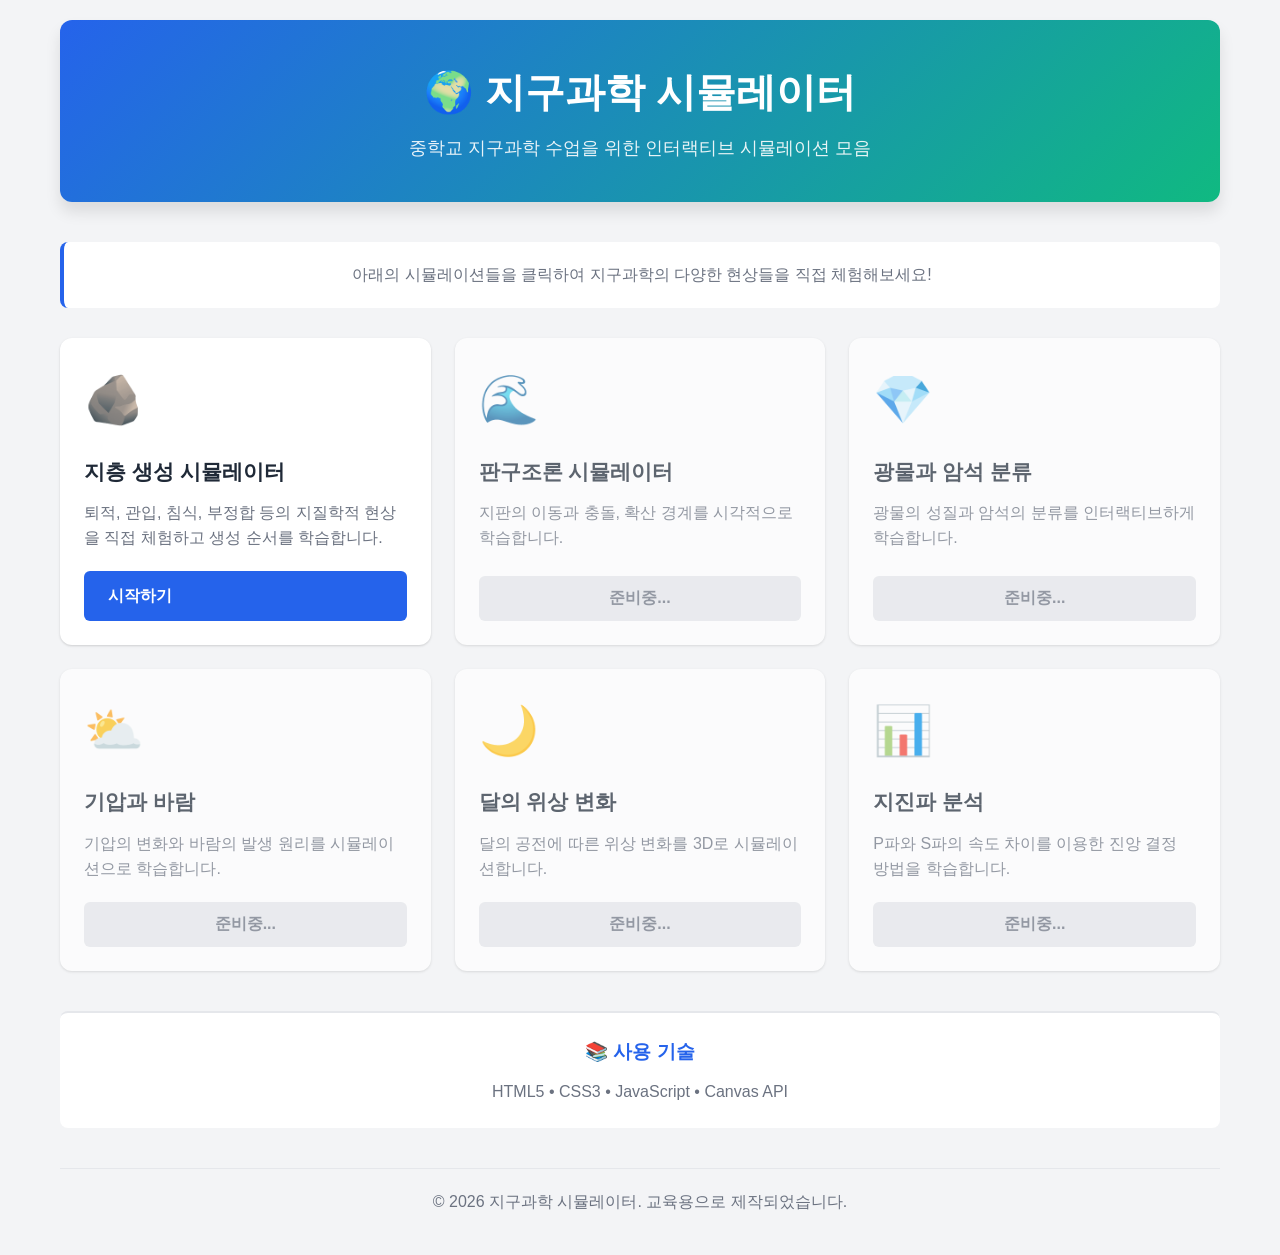
==== index.html @ 0d48752b "Initial commit: Add main page and layer simulator" ====
<!DOCTYPE html>
<html lang="ko">
<head>
  <meta charset="UTF-8" />
  <meta name="viewport" content="width=device-width, initial-scale=1.0" />
  <title>지구과학 시뮬레이터</title>
  <link rel="stylesheet" href="style.css" />
</head>
<body>
  <div class="container">
    <header class="header">
      <h1>🌍 지구과학 시뮬레이터</h1>
      <p class="subtitle">중학교 지구과학 수업을 위한 인터랙티브 시뮬레이션 모음</p>
    </header>

    <main>
      <section class="info-section">
        <p>아래의 시뮬레이션들을 클릭하여 지구과학의 다양한 현상들을 직접 체험해보세요!</p>
      </section>

      <section class="simulations-grid">
        <!-- 지층 생성 시뮬레이터 -->
        <div class="simulation-card">
          <div class="card-icon">🪨</div>
          <h2>지층 생성 시뮬레이터</h2>
          <p>퇴적, 관입, 침식, 부정합 등의 지질학적 현상을 직접 체험하고 생성 순서를 학습합니다.</p>
          <a href="./layer/index.html" class="btn btn-primary">시작하기</a>
        </div>

        <!-- 판구조론 시뮬레이터 (예시) -->
        <div class="simulation-card coming-soon">
          <div class="card-icon">🌊</div>
          <h2>판구조론 시뮬레이터</h2>
          <p>지판의 이동과 충돌, 확산 경계를 시각적으로 학습합니다.</p>
          <button class="btn btn-secondary" disabled>준비중...</button>
        </div>

        <!-- 광물과 암석 (예시) -->
        <div class="simulation-card coming-soon">
          <div class="card-icon">💎</div>
          <h2>광물과 암석 분류</h2>
          <p>광물의 성질과 암석의 분류를 인터랙티브하게 학습합니다.</p>
          <button class="btn btn-secondary" disabled>준비중...</button>
        </div>

        <!-- 날씨와 기후 (예시) -->
        <div class="simulation-card coming-soon">
          <div class="card-icon">⛅</div>
          <h2>기압과 바람</h2>
          <p>기압의 변화와 바람의 발생 원리를 시뮬레이션으로 학습합니다.</p>
          <button class="btn btn-secondary" disabled>준비중...</button>
        </div>

        <!-- 우주 천체 (예시) -->
        <div class="simulation-card coming-soon">
          <div class="card-icon">🌙</div>
          <h2>달의 위상 변화</h2>
          <p>달의 공전에 따른 위상 변화를 3D로 시뮬레이션합니다.</p>
          <button class="btn btn-secondary" disabled>준비중...</button>
        </div>

        <!-- 지진파 (예시) -->
        <div class="simulation-card coming-soon">
          <div class="card-icon">📊</div>
          <h2>지진파 분석</h2>
          <p>P파와 S파의 속도 차이를 이용한 진앙 결정 방법을 학습합니다.</p>
          <button class="btn btn-secondary" disabled>준비중...</button>
        </div>
      </section>

      <section class="footer-info">
        <h3>📚 사용 기술</h3>
        <p>HTML5 • CSS3 • JavaScript • Canvas API</p>
      </section>
    </main>

    <footer class="footer">
      <p>&copy; 2026 지구과학 시뮬레이터. 교육용으로 제작되었습니다.</p>
    </footer>
  </div>
</body>
</html>
---- style.css ----
* {
  margin: 0;
  padding: 0;
  box-sizing: border-box;
}

:root {
  --primary-color: #2563eb;
  --primary-dark: #1e40af;
  --secondary-color: #10b981;
  --background: #f3f4f6;
  --surface: #ffffff;
  --text-primary: #1f2937;
  --text-secondary: #6b7280;
  --border-color: #e5e7eb;
  --shadow: 0 1px 3px rgba(0, 0, 0, 0.1), 0 1px 2px rgba(0, 0, 0, 0.06);
  --shadow-lg: 0 10px 15px rgba(0, 0, 0, 0.1);
}

body {
  font-family: 'Segoe UI', Tahoma, Geneva, Verdana, sans-serif;
  background-color: var(--background);
  color: var(--text-primary);
  line-height: 1.6;
}

.container {
  max-width: 1200px;
  margin: 0 auto;
  padding: 20px;
}

/* Header */
.header {
  text-align: center;
  padding: 40px 20px;
  background: linear-gradient(135deg, var(--primary-color), var(--secondary-color));
  color: white;
  border-radius: 12px;
  margin-bottom: 40px;
  box-shadow: var(--shadow-lg);
}

.header h1 {
  font-size: 2.5em;
  margin-bottom: 10px;
}

.header .subtitle {
  font-size: 1.1em;
  opacity: 0.9;
}

/* Main Content */
main {
  margin-bottom: 40px;
}

.info-section {
  background-color: var(--surface);
  padding: 20px;
  border-radius: 8px;
  margin-bottom: 30px;
  text-align: center;
  color: var(--text-secondary);
  border-left: 4px solid var(--primary-color);
}

/* Simulations Grid */
.simulations-grid {
  display: grid;
  grid-template-columns: repeat(auto-fit, minmax(300px, 1fr));
  gap: 24px;
  margin-bottom: 40px;
}

.simulation-card {
  background-color: var(--surface);
  border-radius: 12px;
  padding: 24px;
  box-shadow: var(--shadow);
  transition: transform 0.3s ease, box-shadow 0.3s ease;
  display: flex;
  flex-direction: column;
}

.simulation-card:hover {
  transform: translateY(-4px);
  box-shadow: var(--shadow-lg);
}

.simulation-card.coming-soon {
  opacity: 0.7;
}

.card-icon {
  font-size: 3em;
  margin-bottom: 16px;
}

.simulation-card h2 {
  font-size: 1.3em;
  margin-bottom: 12px;
  color: var(--text-primary);
}

.simulation-card p {
  color: var(--text-secondary);
  margin-bottom: 20px;
  flex-grow: 1;
}

/* Buttons */
.btn {
  display: inline-block;
  padding: 12px 24px;
  border-radius: 6px;
  text-decoration: none;
  font-weight: 600;
  border: none;
  cursor: pointer;
  transition: all 0.3s ease;
  font-size: 1em;
}

.btn-primary {
  background-color: var(--primary-color);
  color: white;
}

.btn-primary:hover {
  background-color: var(--primary-dark);
  transform: scale(1.05);
}

.btn-secondary {
  background-color: var(--border-color);
  color: var(--text-secondary);
  cursor: not-allowed;
}

/* Footer Info */
.footer-info {
  background-color: var(--surface);
  padding: 24px;
  border-radius: 8px;
  text-align: center;
  border-top: 2px solid var(--border-color);
}

.footer-info h3 {
  margin-bottom: 12px;
  color: var(--primary-color);
}

.footer-info p {
  color: var(--text-secondary);
}

/* Footer */
.footer {
  text-align: center;
  padding: 20px;
  color: var(--text-secondary);
  border-top: 1px solid var(--border-color);
  margin-top: 40px;
}

/* Responsive */
@media (max-width: 768px) {
  .header h1 {
    font-size: 1.8em;
  }

  .simulations-grid {
    grid-template-columns: 1fr;
  }

  .container {
    padding: 12px;
  }
}
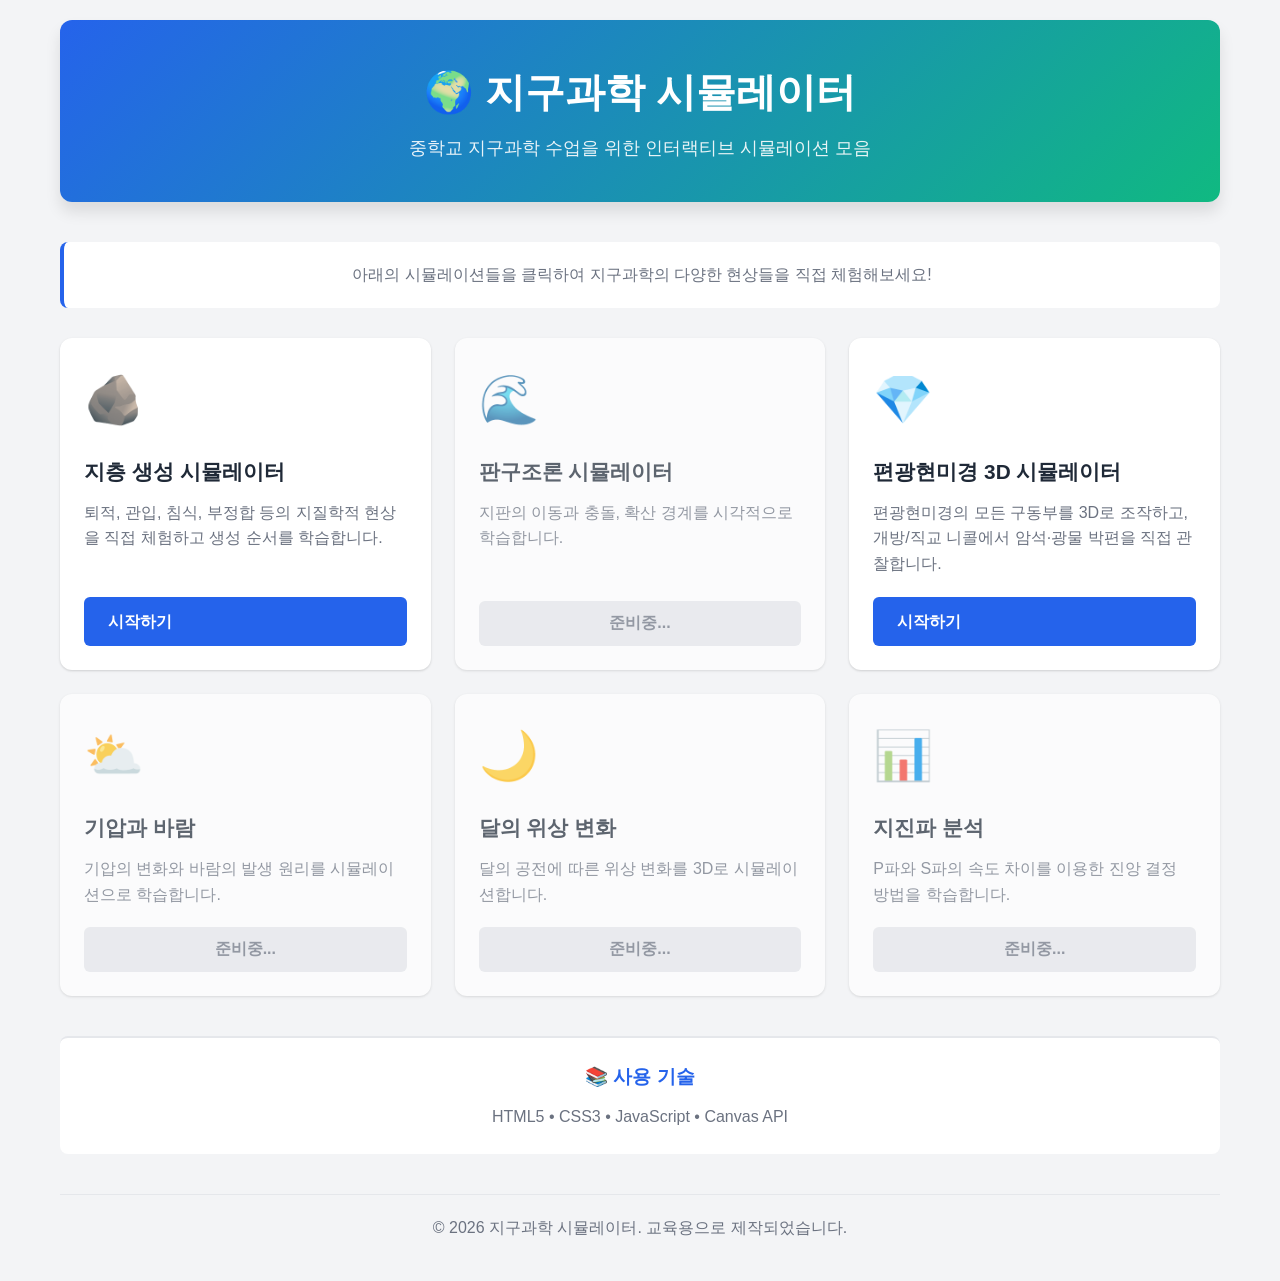
==== commit 7f463991: "Add polarizing microscope 3D simulator Adds the polarizing microscope simulator as its own page and " ====
--- a/index.html
+++ b/index.html
@@ -35,12 +35,12 @@
           <button class="btn btn-secondary" disabled>준비중...</button>
         </div>
 
-        <!-- 광물과 암석 (예시) -->
-        <div class="simulation-card coming-soon">
+        <!-- 편광현미경 시뮬레이터 -->
+        <div class="simulation-card">
           <div class="card-icon">💎</div>
-          <h2>광물과 암석 분류</h2>
-          <p>광물의 성질과 암석의 분류를 인터랙티브하게 학습합니다.</p>
-          <button class="btn btn-secondary" disabled>준비중...</button>
+          <h2>편광현미경 3D 시뮬레이터</h2>
+          <p>편광현미경의 모든 구동부를 3D로 조작하고, 개방/직교 니콜에서 암석·광물 박편을 직접 관찰합니다.</p>
+          <a href="./polarizing-microscope/index.html" class="btn btn-primary">시작하기</a>
         </div>
 
         <!-- 날씨와 기후 (예시) -->
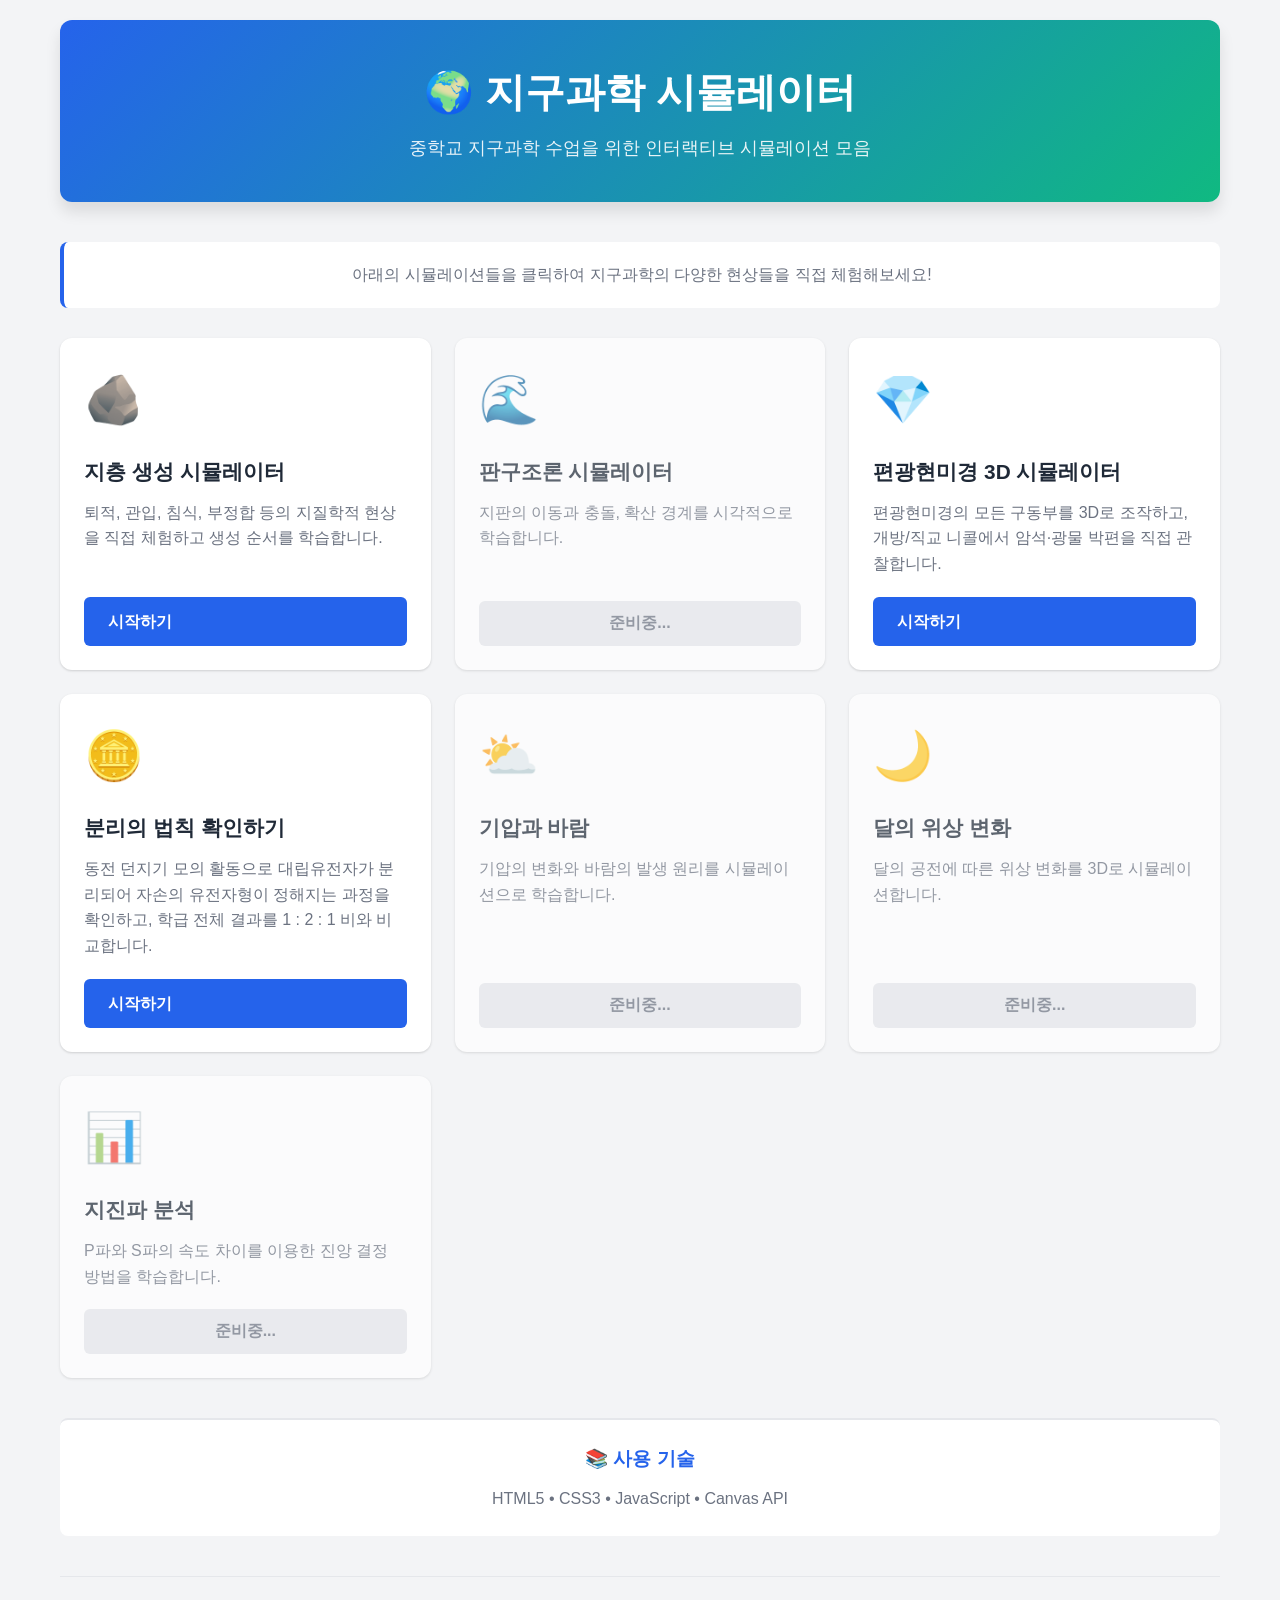
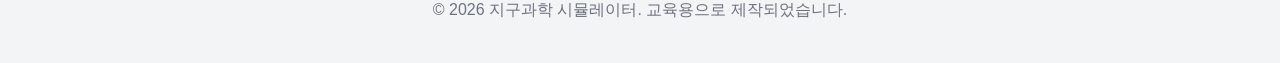
==== commit 7c0c49dd: "Add law of segregation coin-toss simulator Adds the coin-toss simulation for Mendel's law of segrega" ====
--- a/index.html
+++ b/index.html
@@ -43,6 +43,14 @@
           <a href="./polarizing-microscope/index.html" class="btn btn-primary">시작하기</a>
         </div>
 
+        <!-- 분리의 법칙 시뮬레이터 -->
+        <div class="simulation-card">
+          <div class="card-icon">🪙</div>
+          <h2>분리의 법칙 확인하기</h2>
+          <p>동전 던지기 모의 활동으로 대립유전자가 분리되어 자손의 유전자형이 정해지는 과정을 확인하고, 학급 전체 결과를 1 : 2 : 1 비와 비교합니다.</p>
+          <a href="./segregation-law/index.html" class="btn btn-primary">시작하기</a>
+        </div>
+
         <!-- 날씨와 기후 (예시) -->
         <div class="simulation-card coming-soon">
           <div class="card-icon">⛅</div>
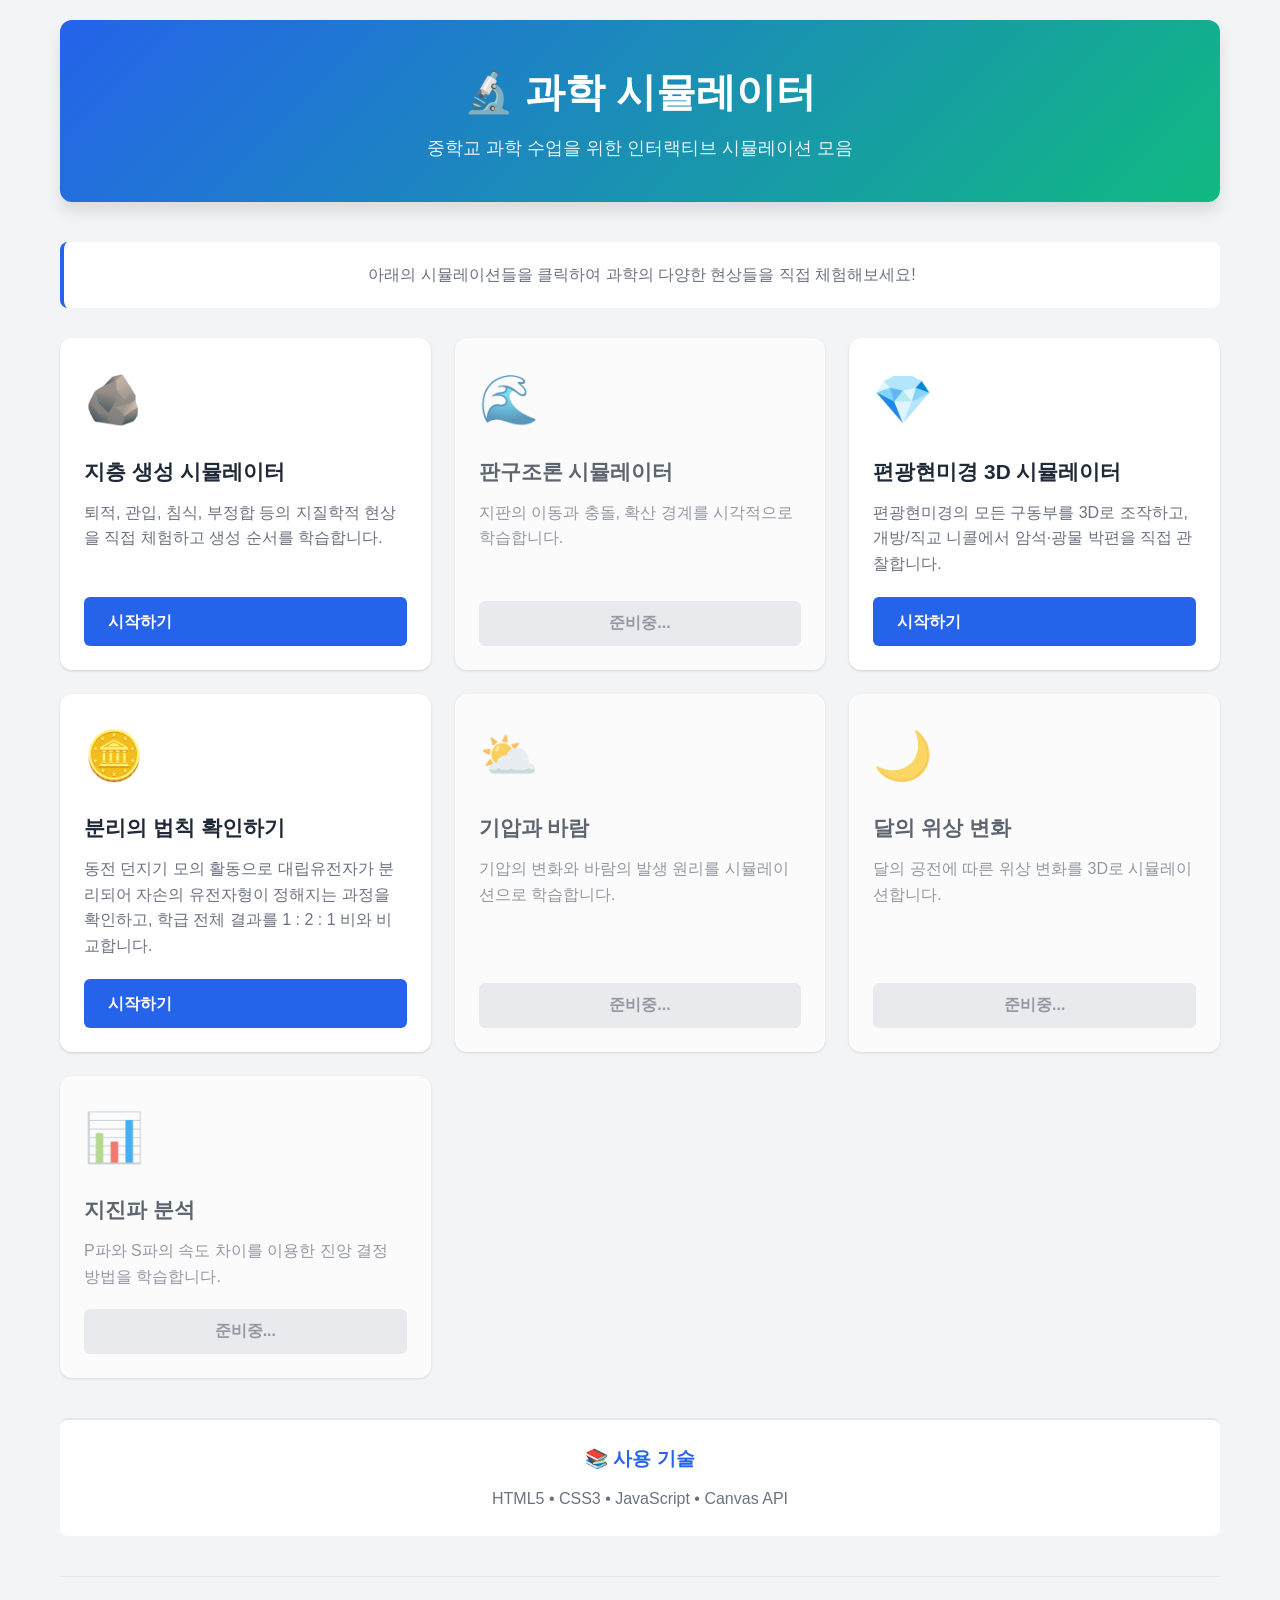
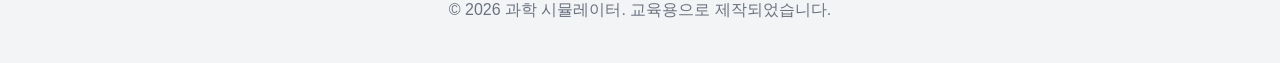
==== commit 317f0c3e: "Rename main page title to 과학 시뮬레이터 Co-Authored-By: Claude Opus 5.5 <noreply@anthropic.com> Claude-Se" ====
--- a/index.html
+++ b/index.html
@@ -3,19 +3,19 @@
 <head>
   <meta charset="UTF-8" />
   <meta name="viewport" content="width=device-width, initial-scale=1.0" />
-  <title>지구과학 시뮬레이터</title>
+  <title>과학 시뮬레이터</title>
   <link rel="stylesheet" href="style.css" />
 </head>
 <body>
   <div class="container">
     <header class="header">
-      <h1>🌍 지구과학 시뮬레이터</h1>
-      <p class="subtitle">중학교 지구과학 수업을 위한 인터랙티브 시뮬레이션 모음</p>
+      <h1>🔬 과학 시뮬레이터</h1>
+      <p class="subtitle">중학교 과학 수업을 위한 인터랙티브 시뮬레이션 모음</p>
     </header>
 
     <main>
       <section class="info-section">
-        <p>아래의 시뮬레이션들을 클릭하여 지구과학의 다양한 현상들을 직접 체험해보세요!</p>
+        <p>아래의 시뮬레이션들을 클릭하여 과학의 다양한 현상들을 직접 체험해보세요!</p>
       </section>
 
       <section class="simulations-grid">
@@ -83,7 +83,7 @@
     </main>
 
     <footer class="footer">
-      <p>&copy; 2026 지구과학 시뮬레이터. 교육용으로 제작되었습니다.</p>
+      <p>&copy; 2026 과학 시뮬레이터. 교육용으로 제작되었습니다.</p>
     </footer>
   </div>
 </body>
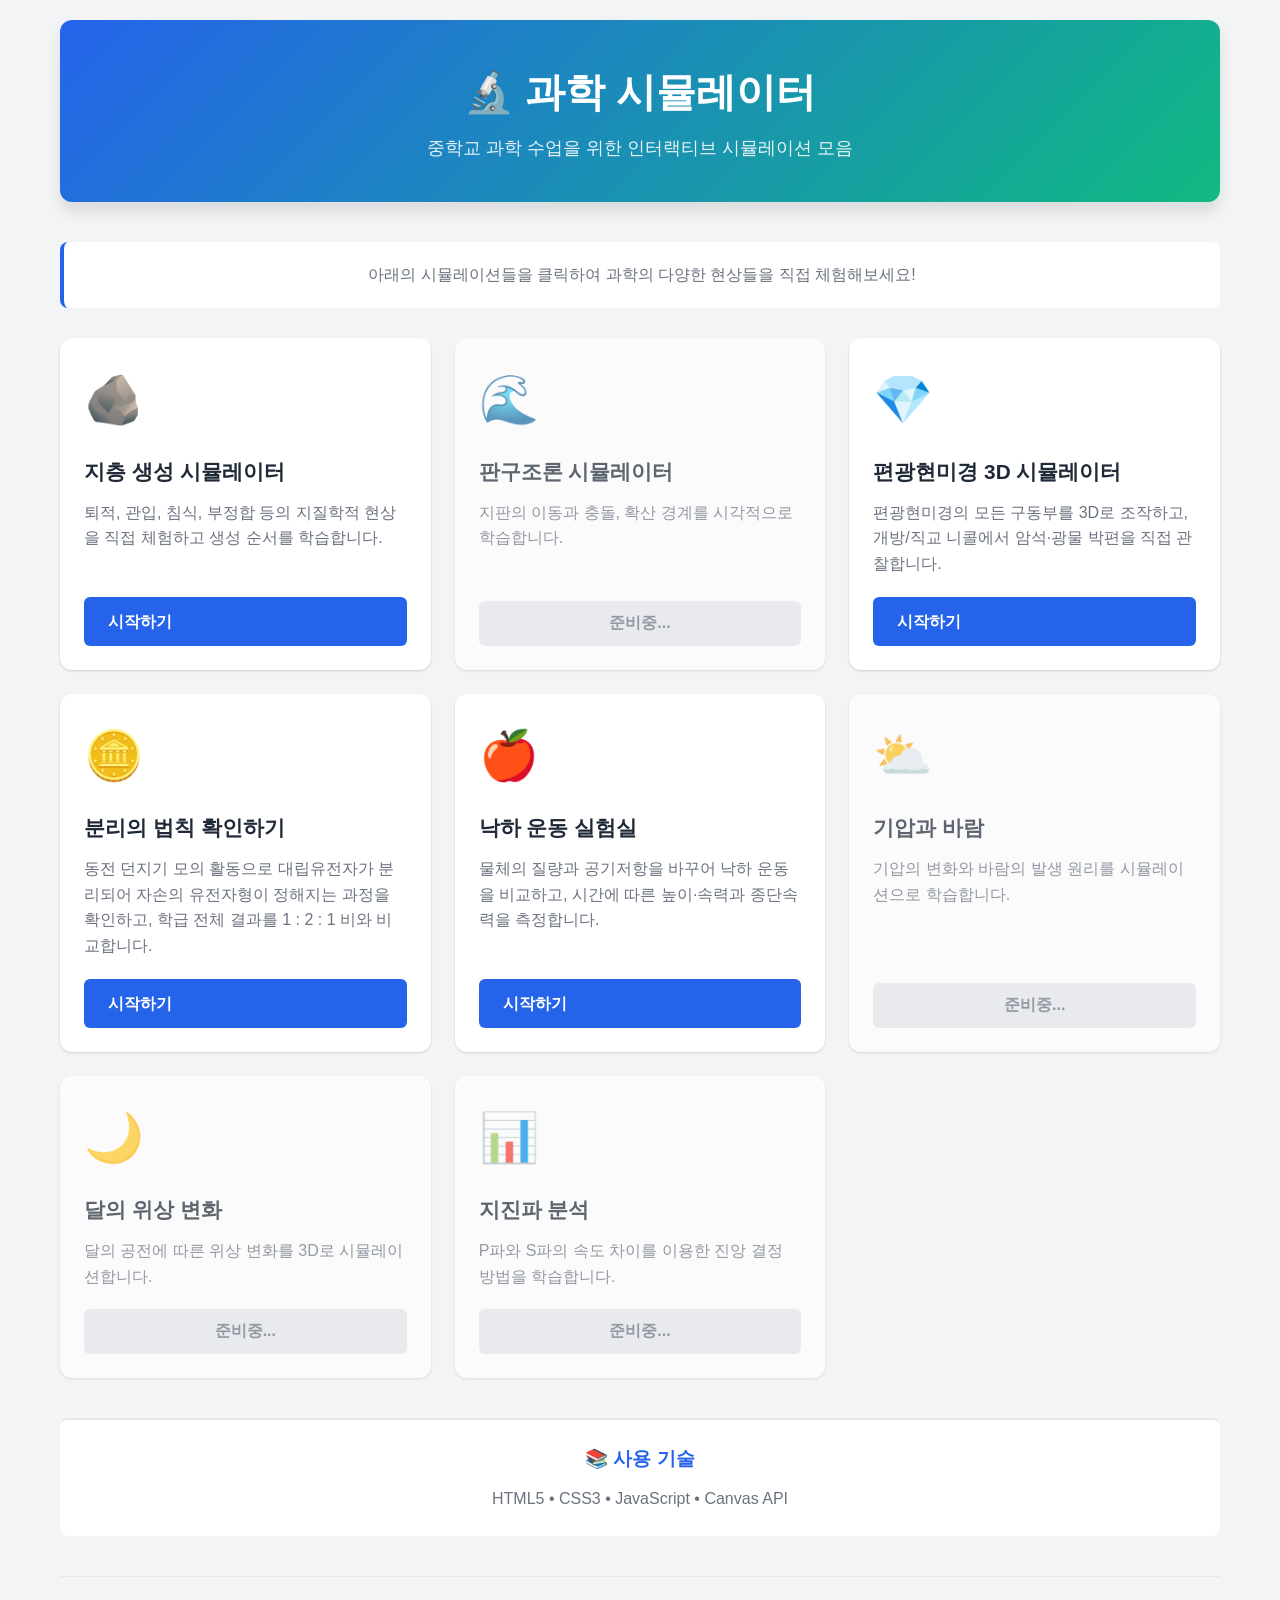
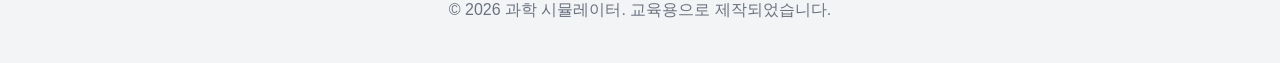
==== commit 4a5d84a7: "Add free-fall (낙하 운동 실험실) simulator" ====
--- a/index.html
+++ b/index.html
@@ -51,6 +51,14 @@
           <a href="./segregation-law/index.html" class="btn btn-primary">시작하기</a>
         </div>
 
+        <!-- 낙하 운동 실험실 -->
+        <div class="simulation-card">
+          <div class="card-icon">🍎</div>
+          <h2>낙하 운동 실험실</h2>
+          <p>물체의 질량과 공기저항을 바꾸어 낙하 운동을 비교하고, 시간에 따른 높이·속력과 종단속력을 측정합니다.</p>
+          <a href="./free-fall/index.html" class="btn btn-primary">시작하기</a>
+        </div>
+
         <!-- 날씨와 기후 (예시) -->
         <div class="simulation-card coming-soon">
           <div class="card-icon">⛅</div>
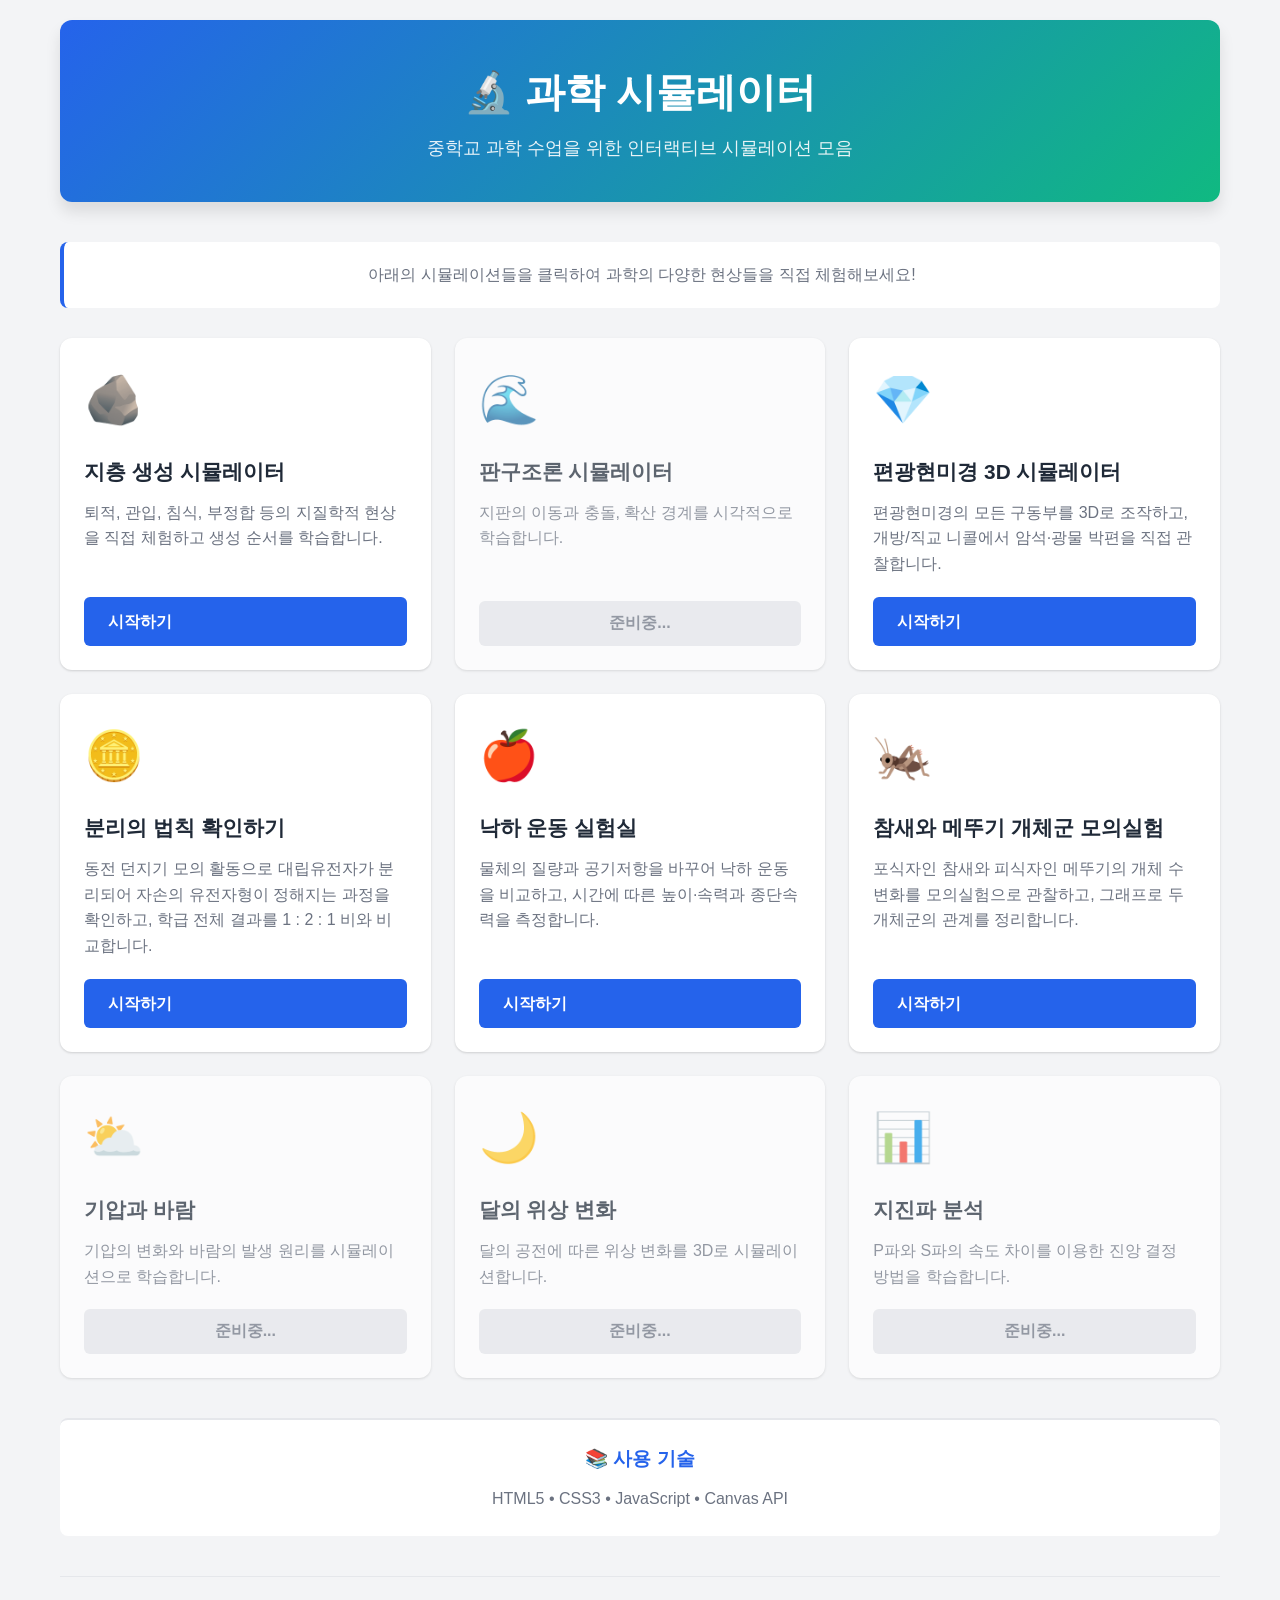
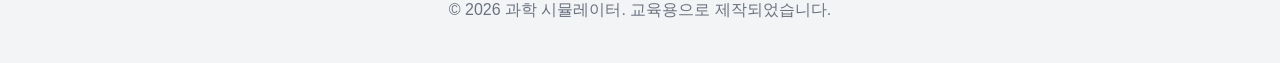
==== commit 25530505: "Add 참새와 메뚜기 개체군 모의실험 simulator Co-Authored-By: Claude Opus 5.5 <noreply@anthropic.com> Claude-Sessio" ====
--- a/index.html
+++ b/index.html
@@ -59,6 +59,14 @@
           <a href="./free-fall/index.html" class="btn btn-primary">시작하기</a>
         </div>
 
+        <!-- 참새와 메뚜기 개체군 모의실험 -->
+        <div class="simulation-card">
+          <div class="card-icon">🦗</div>
+          <h2>참새와 메뚜기 개체군 모의실험</h2>
+          <p>포식자인 참새와 피식자인 메뚜기의 개체 수 변화를 모의실험으로 관찰하고, 그래프로 두 개체군의 관계를 정리합니다.</p>
+          <a href="./sparrow-grasshopper/index.html" class="btn btn-primary">시작하기</a>
+        </div>
+
         <!-- 날씨와 기후 (예시) -->
         <div class="simulation-card coming-soon">
           <div class="card-icon">⛅</div>
